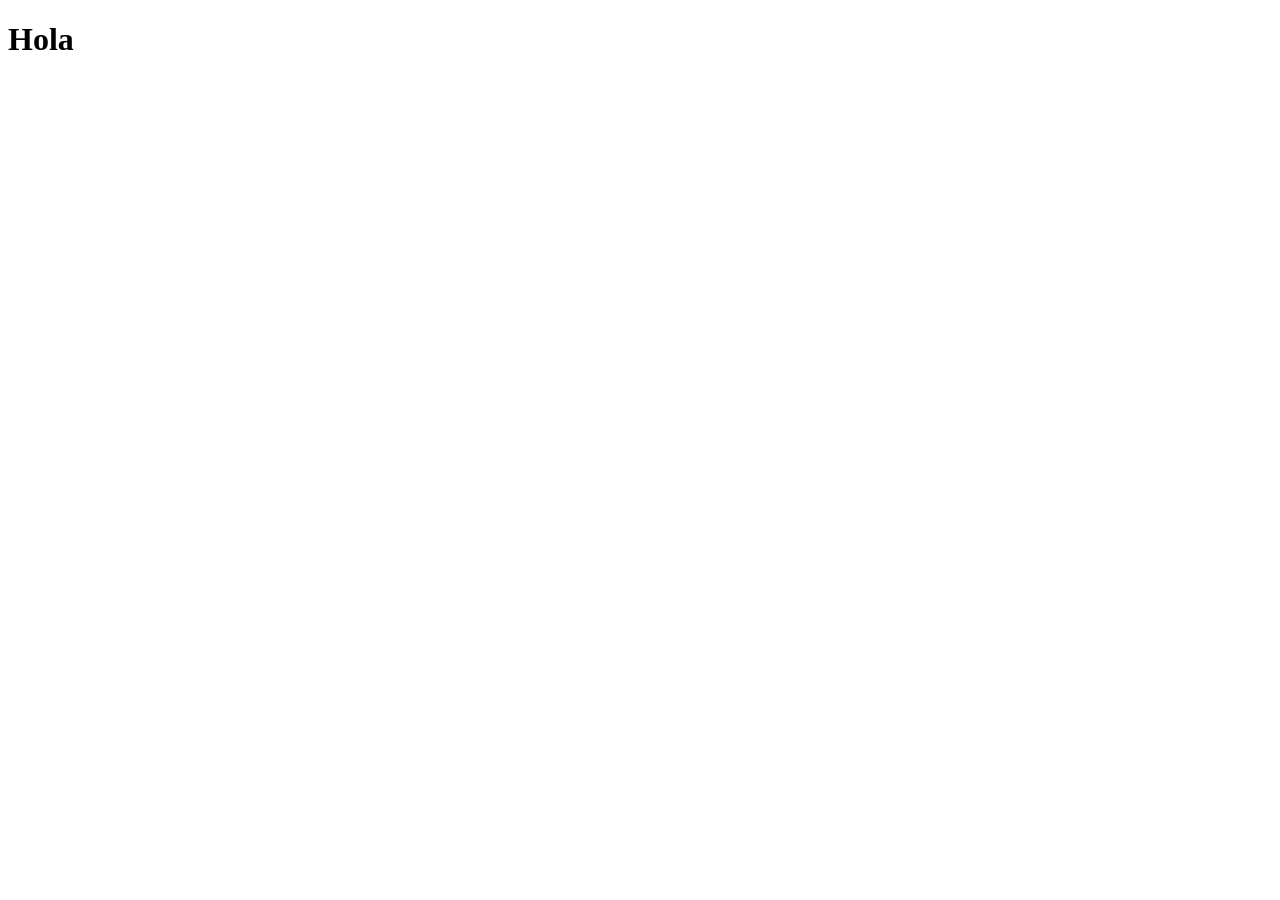
==== index.html @ b4e6e771 "Afegit" ====
<!DOCTYPE html>
<html lang="ca">
<head>
    <meta charset="UTF-8">
    <meta name="viewport" content="width=device-width, initial-scale=1.0">
    <title>Document</title>
</head>
<body>
    <h1>Hola</h1>
</body>
</html>
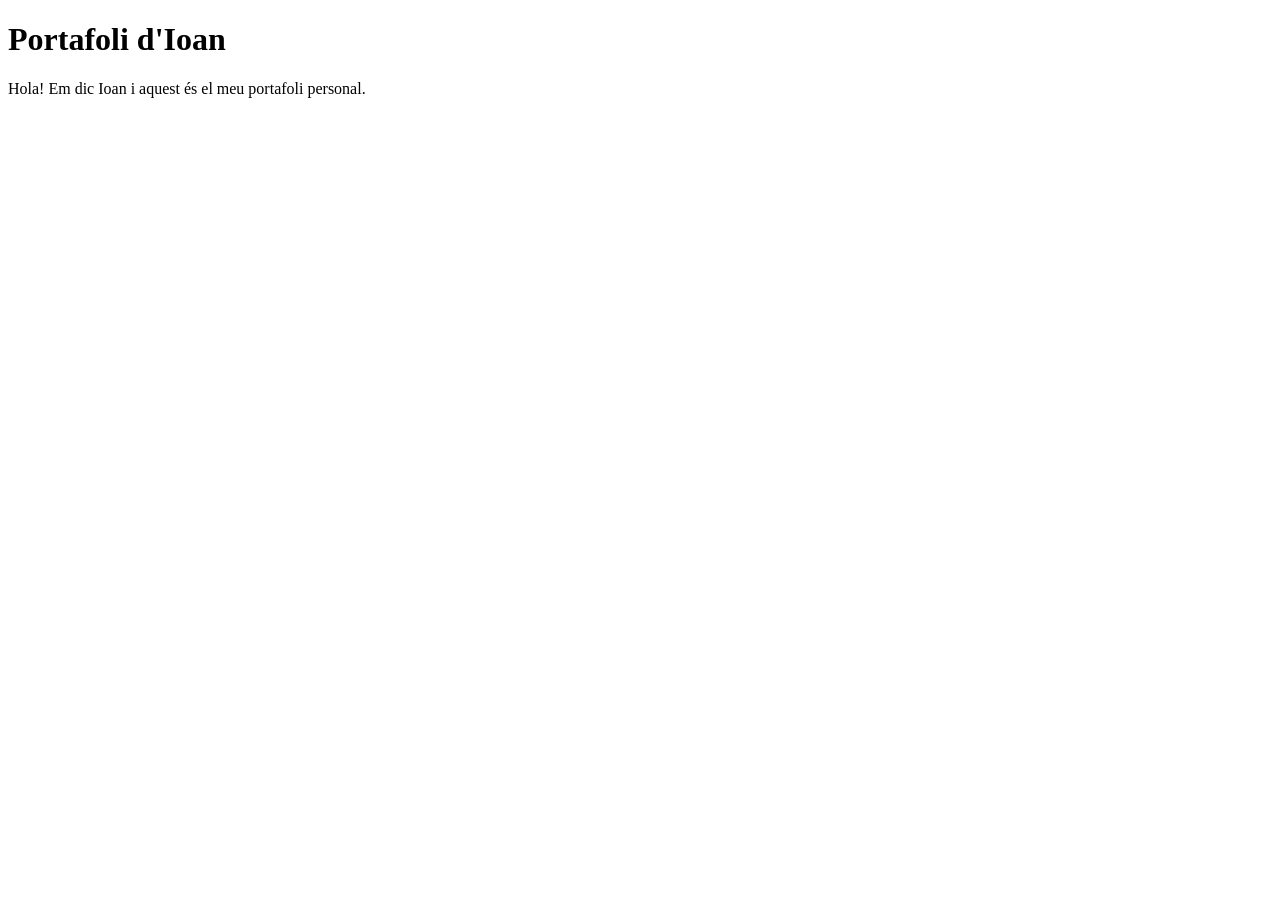
==== commit 9647dea4: "Actualizar" ====
--- a/index.html
+++ b/index.html
@@ -3,9 +3,11 @@
 <head>
     <meta charset="UTF-8">
     <meta name="viewport" content="width=device-width, initial-scale=1.0">
-    <title>Document</title>
+    <title>Portafoli</title>
+    <link rel="stylesheet" href="style.css">
 </head>
 <body>
-    <h1>Hola</h1>
+    <h1>Portafoli d'Ioan</h1>
+    <p>Hola! Em dic Ioan i aquest és el meu portafoli personal.</p>
 </body>
 </html>
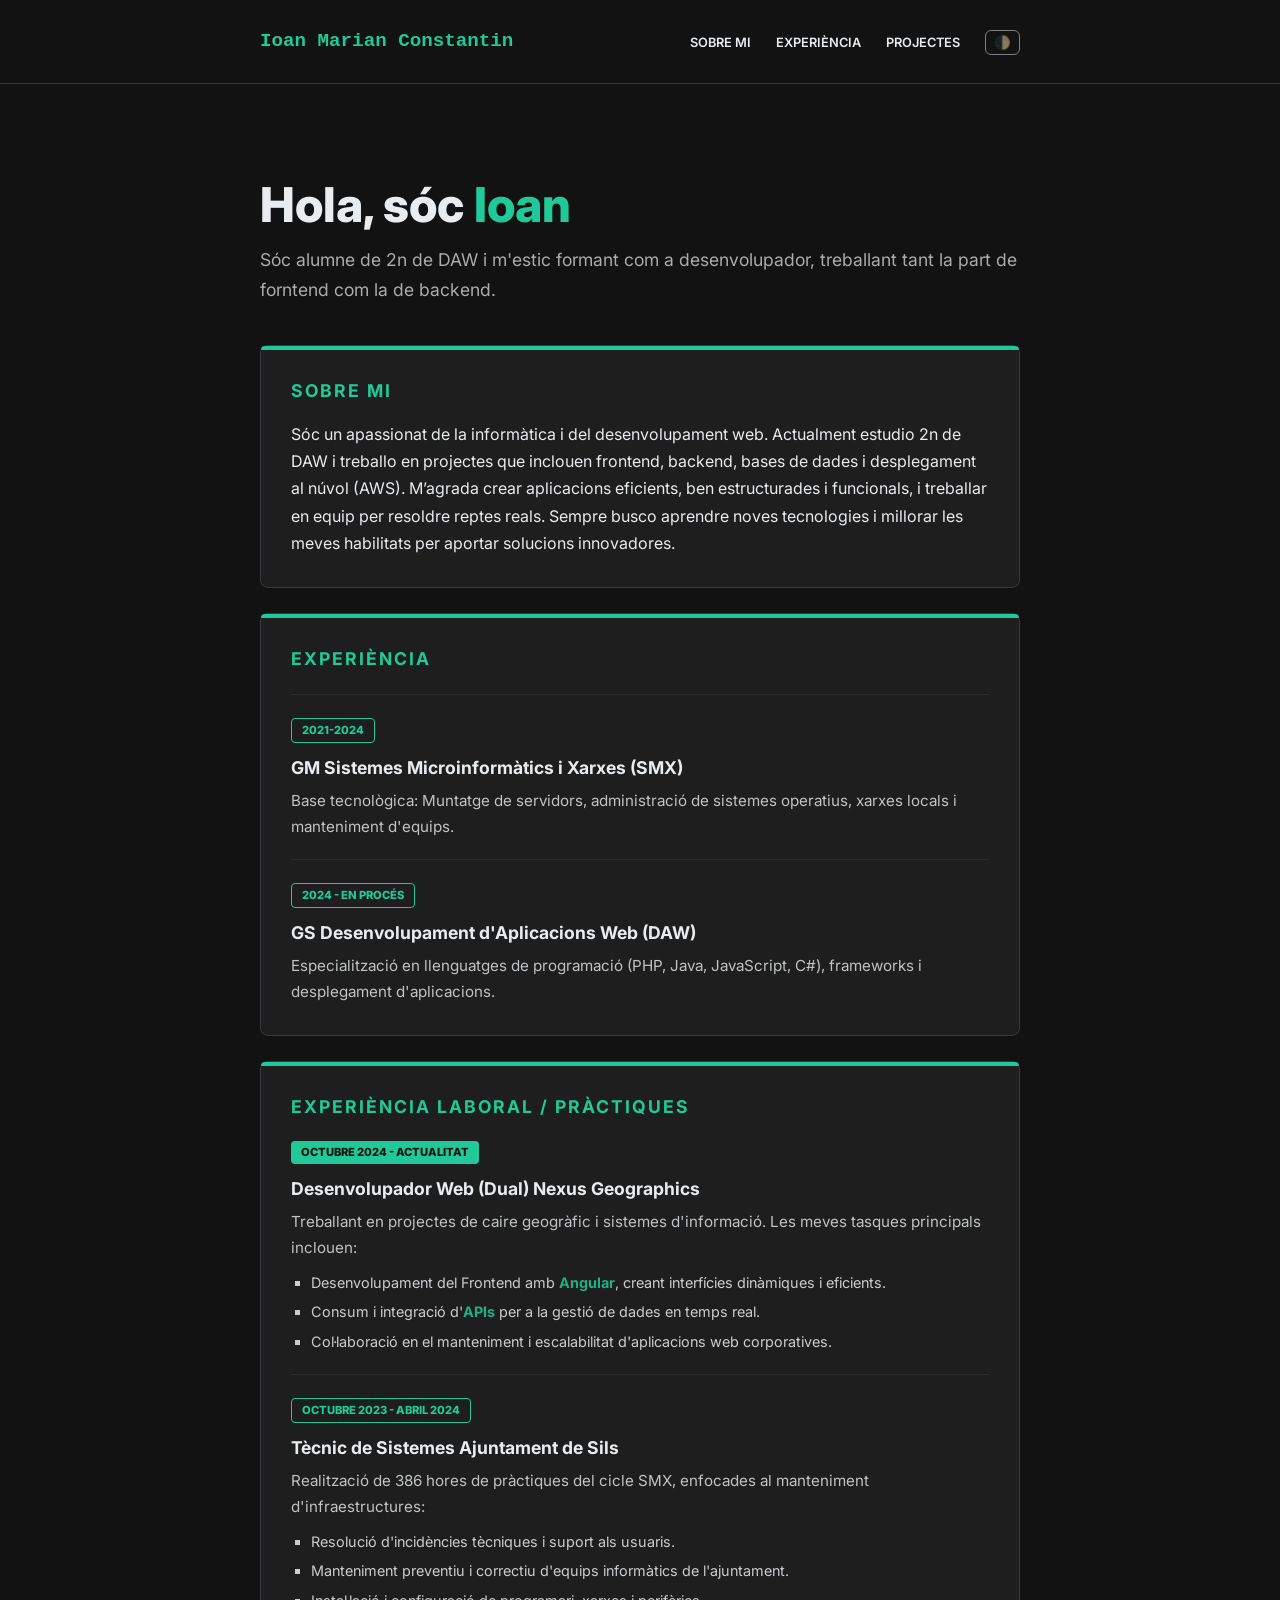
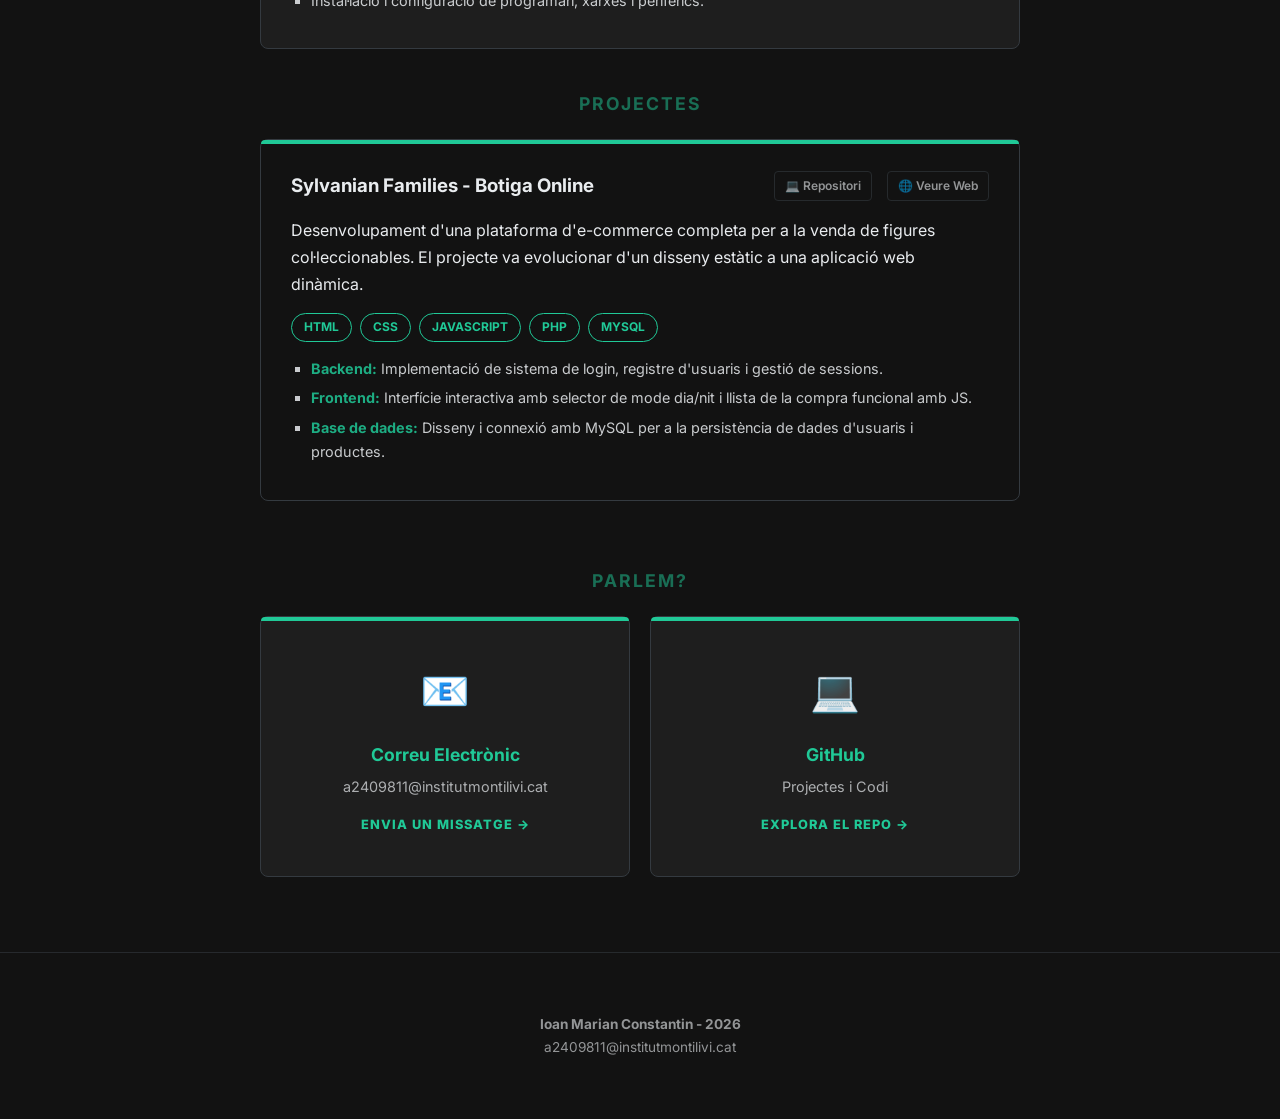
==== commit 92378ea8: "Actualizat portafoli: versió neta" ====
--- a/index.html
+++ b/index.html
@@ -1,13 +1,167 @@
 <!DOCTYPE html>
-<html lang="ca">
+<html lang="ca" data-theme="dark">
 <head>
     <meta charset="UTF-8">
     <meta name="viewport" content="width=device-width, initial-scale=1.0">
-    <title>Portafoli</title>
+    <title>Ioan | Portafoli DAW</title>
+    <link rel="preconnect" href="https://fonts.googleapis.com">
+    <link href="https://fonts.googleapis.com/css2?family=Inter:wght@400;600;800&display=swap" rel="stylesheet">
     <link rel="stylesheet" href="style.css">
 </head>
 <body>
-    <h1>Portafoli d'Ioan</h1>
-    <p>Hola! Em dic Ioan i aquest és el meu portafoli personal.</p>
+
+    <header>
+        <div class="container nav-container">
+            <div class="logo">Ioan Marian Constantin</div>
+            <nav>
+                <ul>
+                    <li><a href="#sobre-mi">Sobre mi</a></li>
+                    <li><a href="#experiencia">Experiència</a></li>
+                    <li><a href="#projectes">Projectes</a></li>
+                    <li><button id="theme-btn" class="mode-toggle">🌓</button></li>
+                </ul>
+            </nav>
+        </div>
+    </header>
+
+    <section id="hero">
+        <div class="container">
+            <h1>Hola, sóc <span>Ioan</span></h1>
+            <p>Sóc alumne de 2n de DAW i m'estic formant com a desenvolupador, treballant tant la part de forntend com la de backend.</p>
+        </div>
+    </section>
+
+    <main class="container">
+        <section id="sobre-mi" class="card bloc-destacat">
+            <div class="header-bloc">
+                <h2>Sobre mi</h2>
+            </div>
+            <p>Sóc un apassionat de la informàtica i del desenvolupament web.
+                Actualment estudio 2n de DAW i treballo en projectes que inclouen frontend, backend, bases de dades i desplegament al núvol (AWS).
+                M’agrada crear aplicacions eficients, ben estructurades i funcionals, i treballar en equip per resoldre reptes reals.
+                Sempre busco aprendre noves tecnologies i millorar les meves habilitats per aportar solucions innovadores.
+            </p>
+        </section>
+
+        <section id="experiencia" class="card bloc-destacat">
+            <div class="header-bloc">
+                <h2>Experiència</h2>
+            </div>
+
+            <hr class="separator">
+
+            <div class="exp-item">
+                <span class="tag-outline">2021-2024</span>
+                <h3>GM Sistemes Microinformàtics i Xarxes (SMX)</h3>
+                <p>Base tecnològica: Muntatge de servidors, administració de sistemes operatius, xarxes locals i manteniment d'equips.</p>
+            </div>
+
+            <hr class="separator">
+
+            <div class="exp-item">
+                <span class="tag-outline">2024 - en procés</span>
+                <h3>GS Desenvolupament d'Aplicacions Web (DAW)</h3>
+                <p>Especialització en llenguatges de programació (PHP, Java, JavaScript, C#), frameworks i desplegament d'aplicacions.</p>
+            </div>
+
+        </section>
+
+        <section id="experienciaLaboral" class="card bloc-destacat">
+            <div class="header-bloc">
+                <h2>Experiència Laboral / Pràctiques</h2>
+            </div>
+
+            <div class="exp-item">
+                <span class="tag">Octubre 2024 - Actualitat</span>
+                <h3>Desenvolupador Web (Dual) Nexus Geographics</h3>
+                <p>Treballant en projectes de caire geogràfic i sistemes d'informació. Les meves tasques principals inclouen:</p>
+                <ul class="exp-list-detall">
+                    <li>Desenvolupament del Frontend amb <strong>Angular</strong>, creant interfícies dinàmiques i eficients.</li>
+                    <li>Consum i integració d'<strong>APIs</strong> per a la gestió de dades en temps real.</li>
+                    <li>Col·laboració en el manteniment i escalabilitat d'aplicacions web corporatives.</li>
+                </ul>
+            </div>
+
+            <hr class="separator">
+
+            <div class="exp-item">
+                <span class="tag-outline">Octubre 2023 - Abril 2024</span>
+                <h3>Tècnic de Sistemes Ajuntament de Sils</h3>
+                <p>Realització de 386 hores de pràctiques del cicle SMX, enfocades al manteniment d'infraestructures:</p>
+                <ul class="exp-list-detall">
+                    <li>Resolució d'incidències tècniques i suport als usuaris.</li>
+                    <li>Manteniment preventiu i correctiu d'equips informàtics de l'ajuntament.</li>
+                    <li>Instal·lació i configuració de programari, xarxes i perifèrics.</li>
+                </ul>
+            </div>
+        </section>
+
+        <section id="projectes">
+            <h2 class="section-title">Projectes</h2>
+            <div class="project-grid">
+                
+                <div class="card bloc-destacat project-main">
+                    <div class="header-bloc">
+                        <h3>Sylvanian Families - Botiga Online</h3>
+                        <div class="contact-minibar">
+                            <a href="https://github.com/DAM-DAW-M-Optatiu/grup-a-backend-Ioan-Cons.git" target="_blank">💻 Repositori</a>
+                            <a href="SylvanianLand.html" target="_blank">🌐 Veure Web</a>
+                        </div>
+                    </div>
+                    <p>Desenvolupament d'una plataforma d'e-commerce completa per a la venda de figures col·leccionables. El projecte va evolucionar d'un disseny estàtic a una aplicació web dinàmica.</p>
+                    
+                    <div class="tech-tags">
+                        <span class="tag-tech">HTML</span>
+                        <span class="tag-tech">CSS</span>
+                        <span class="tag-tech">JavaScript</span>
+                        <span class="tag-tech">PHP</span>
+                        <span class="tag-tech">MySQL</span>
+                    </div>
+
+                    <ul class="exp-list-detall">
+                        <li><strong>Backend:</strong> Implementació de sistema de login, registre d'usuaris i gestió de sessions.</li>
+                        <li><strong>Frontend:</strong> Interfície interactiva amb selector de mode dia/nit i llista de la compra funcional amb JS.</li>
+                        <li><strong>Base de dades:</strong> Disseny i connexió amb MySQL per a la persistència de dades d'usuaris i productes.</li>
+                    </ul>
+                </div>
+            </div>
+        </section>
+    </main>
+
+    <section id="contacte" class="container">
+        <h2 class="section-title">Parlem?</h2>
+        <div class="contact-grid">
+            <a href="mailto:a2409811@institutmontilivi.cat" class="card bloc-destacat contact-card">
+                <div class="contact-icon">📧</div>
+                <h3>Correu Electrònic</h3>
+                <p>a2409811@institutmontilivi.cat</p>
+                <span class="contact-action">Envia un missatge →</span>
+            </a>
+
+            <a href="https://github.com/Ioan-Cons/ProjecteWebEstatica_Ioan_Constantin.git" target="_blank" class="card bloc-destacat contact-card">
+                <div class="contact-icon">💻</div>
+                <h3>GitHub</h3>
+                <p>Projectes i Codi</p>
+                <span class="contact-action">Explora el repo →</span>
+            </a>
+        </div>
+    </section>
+
+    <footer>
+        <div class="container">
+            <p><strong>Ioan Marian Constantin - 2026</strong></p>
+            <p>a2409811@institutmontilivi.cat</p>
+        </div>
+    </footer>
+
+    <script>
+        const btn = document.getElementById('theme-btn');
+        const html = document.documentElement;
+        btn.addEventListener('click', () => {
+            const currentTheme = html.getAttribute('data-theme');
+            const newTheme = currentTheme === 'dark' ? 'light' : 'dark';
+            html.setAttribute('data-theme', newTheme);
+        });
+    </script>
 </body>
 </html>
--- a/style.css
+++ b/style.css
@@ -0,0 +1,301 @@
+:root[data-theme="light"] {
+    --bg: #ffffff;
+    --card: #f8f9fa;
+    --text: #212529;
+    --accent: #fd7e14;
+    --border: #dee2e6;
+}
+
+:root[data-theme="dark"] {
+    --bg: #121212;
+    --card: #1e1e1e;
+    --text: #e9ecef;
+    --accent: #20c997;
+    --border: #343a40;
+}
+
+/* BASE */
+* { 
+    margin: 0; 
+    padding: 0; 
+    box-sizing: border-box; 
+    transition: 0.2s ease; 
+}
+
+body { 
+    font-family: 'Inter', sans-serif; 
+    background-color: var(--bg); color: var(--text); line-height: 1.7; 
+}
+
+.container { 
+    max-width: 800px; 
+    margin: 0 auto; 
+    padding: 0 20px; 
+}
+
+/* HEADER */
+header { 
+    padding: 25px 0; 
+    background: var(--bg); 
+    border-bottom: 1px solid var(--border); 
+    position: sticky; 
+    top: 0; z-index: 100; 
+}
+
+.nav-container { 
+    display: flex; 
+    justify-content: space-between; 
+    align-items: center; 
+}
+
+.logo { 
+    font-weight: 800; 
+    font-size: 1.2rem; 
+    color: var(--accent); 
+    font-family: monospace; 
+}
+
+nav ul { 
+    display: flex; 
+    list-style: none; 
+    gap: 25px; 
+    align-items: center; 
+}
+
+nav a { 
+    text-decoration: none; 
+    color: var(--text); 
+    font-weight: 600; 
+    font-size: 0.8rem; 
+    text-transform: uppercase; 
+}
+
+.mode-toggle { 
+    background: none; 
+    border: 1px solid var(--text); 
+    color: var(--text); cursor: pointer; 
+    padding: 4px 8px; border-radius: 
+    6px; opacity: 0.5; 
+}
+
+#hero { padding: 80px 0 40px 0; }
+#hero h1 { font-size: 3rem; font-weight: 800; }
+#hero h1 span { color: var(--accent); }
+#hero p { font-size: 1.1rem; opacity: 0.7; }
+
+.card { 
+    background: var(--card); 
+    padding: 30px; 
+    border-radius: 8px; 
+    margin-bottom: 25px; 
+    border: 1px solid var(--border); 
+    position: relative; 
+}
+
+.bloc-destacat::before { 
+    content: ""; 
+    position: absolute; 
+    top: 0; left: 0; 
+    width: 100%; height: 
+    4px; background: var(--accent); 
+    border-radius: 8px 8px 0 0; 
+}
+
+
+.header-bloc { 
+    display: flex; 
+    justify-content: space-between; 
+    align-items: center; 
+    margin-bottom: 15px; 
+    flex-wrap: wrap; gap: 10px; 
+}
+
+h2 { 
+    font-size: 1.1rem; 
+    text-transform: uppercase; 
+    letter-spacing: 2px; 
+    color: var(--accent); margin-bottom: 0; 
+}
+
+
+.contact-minibar { 
+    display: 
+    flex; gap: 15px; 
+}
+
+.contact-minibar a { 
+    text-decoration: none; 
+    color: var(--text); 
+    font-size: 0.75rem; 
+    font-weight: 600; 
+    opacity: 0.6; 
+    border: 1px solid var(--border); 
+    padding: 4px 10px; 
+    border-radius: 4px; 
+}
+
+.contact-minibar a:hover { 
+    opacity: 1; 
+    border-color: var(--accent); 
+    color: var(--accent); 
+}
+
+.contact-minibar-small { 
+    margin-top: 15px; 
+}
+
+.contact-minibar-small a { 
+    text-decoration: none; 
+    color: var(--accent); 
+    font-size: 0.8rem; 
+    font-weight: 700; 
+}
+
+/* EXPERIÈNCIA */
+.tag { 
+    display: inline-block; 
+    background: var(--accent); 
+    color: var(--bg); 
+    font-size: 0.7rem; 
+    font-weight: 800; 
+    padding: 2px 10px; 
+    border-radius: 4px; 
+    margin-bottom: 10px; 
+    text-transform: uppercase; 
+}
+
+/* PROJECTES */
+.section-title { 
+    margin: 40px 0 20px 0; 
+    font-size: 1.1rem; 
+    opacity: 0.5; 
+    text-align: center; 
+}
+.project-grid { 
+    display: grid; 
+    grid-template-columns: 1fr 1fr; gap: 20px; 
+}
+
+.separator {
+    border: 0;
+    border-top: 1px solid var(--border);
+    margin: 20px 0;
+    opacity: 0.5;
+}
+
+.tag-outline {
+    display: inline-block;
+    border: 1px solid var(--accent);
+    color: var(--accent);
+    font-size: 0.7rem;
+    font-weight: 800;
+    padding: 2px 10px;
+    border-radius: 4px;
+    margin-bottom: 10px;
+    text-transform: uppercase;
+}
+
+.exp-item h3 {
+    font-size: 1.1rem;
+    margin-bottom: 5px;
+}
+
+.exp-item p {
+    font-size: 0.95rem;
+    opacity: 0.8;
+}
+
+.exp-list-detall {
+    margin-left: 20px;
+    margin-top: 10px;
+    list-style-type: square;
+    font-size: 0.9rem;
+    opacity: 0.85;
+}
+
+.exp-list-detall li {
+    margin-bottom: 5px;
+}
+
+.exp-list-detall strong {
+    color: var(--accent);
+}
+
+.tech-tags {
+    margin: 15px 0;
+    display: flex;
+    flex-wrap: wrap;
+    gap: 8px;
+}
+
+.tag-tech {
+    background: var(--bg-sec);
+    color: var(--accent);
+    border: 1px solid var(--accent);
+    padding: 3px 12px;
+    border-radius: 15px;
+    font-size: 0.75rem;
+    font-weight: 700;
+    text-transform: uppercase;
+}
+
+.project-main {
+    grid-column: 1 / -1;
+    background: linear-gradient(to bottom right, var(--card), var(--bg-sec));
+}
+
+/* GRID DE CONTACTE */
+.contact-grid {
+    display: grid;
+    grid-template-columns: repeat(auto-fit, minmax(250px, 1fr));
+    gap: 20px;
+    margin-bottom: 50px;
+}
+
+.contact-card {
+    text-align: center;
+    text-decoration: none;
+    color: inherit;
+    display: flex;
+    flex-direction: column;
+    align-items: center;
+    justify-content: center;
+    padding: 40px 20px;
+}
+
+.contact-card:hover {
+    transform: translateY(-5px);
+    border-color: var(--accent);
+}
+
+.contact-icon {
+    font-size: 2.5rem;
+    margin-bottom: 15px;
+}
+
+.contact-card h3 {
+    font-size: 1.1rem;
+    margin-bottom: 5px;
+    color: var(--accent);
+}
+
+.contact-card p {
+    font-size: 0.9rem;
+    opacity: 0.7;
+    margin-bottom: 15px;
+}
+
+.contact-action {
+    font-size: 0.8rem;
+    font-weight: 800;
+    text-transform: uppercase;
+    color: var(--accent);
+    letter-spacing: 1px;
+}
+
+footer { text-align: center; padding: 60px 0; opacity: 0.6; font-size: 0.85rem; border-top: 1px solid var(--border); margin-top: 40px; }
+
+@media (max-width: 600px) {
+    .header-bloc { flex-direction: column; align-items: flex-start; }
+    .project-grid { grid-template-columns: 1fr; }
+}
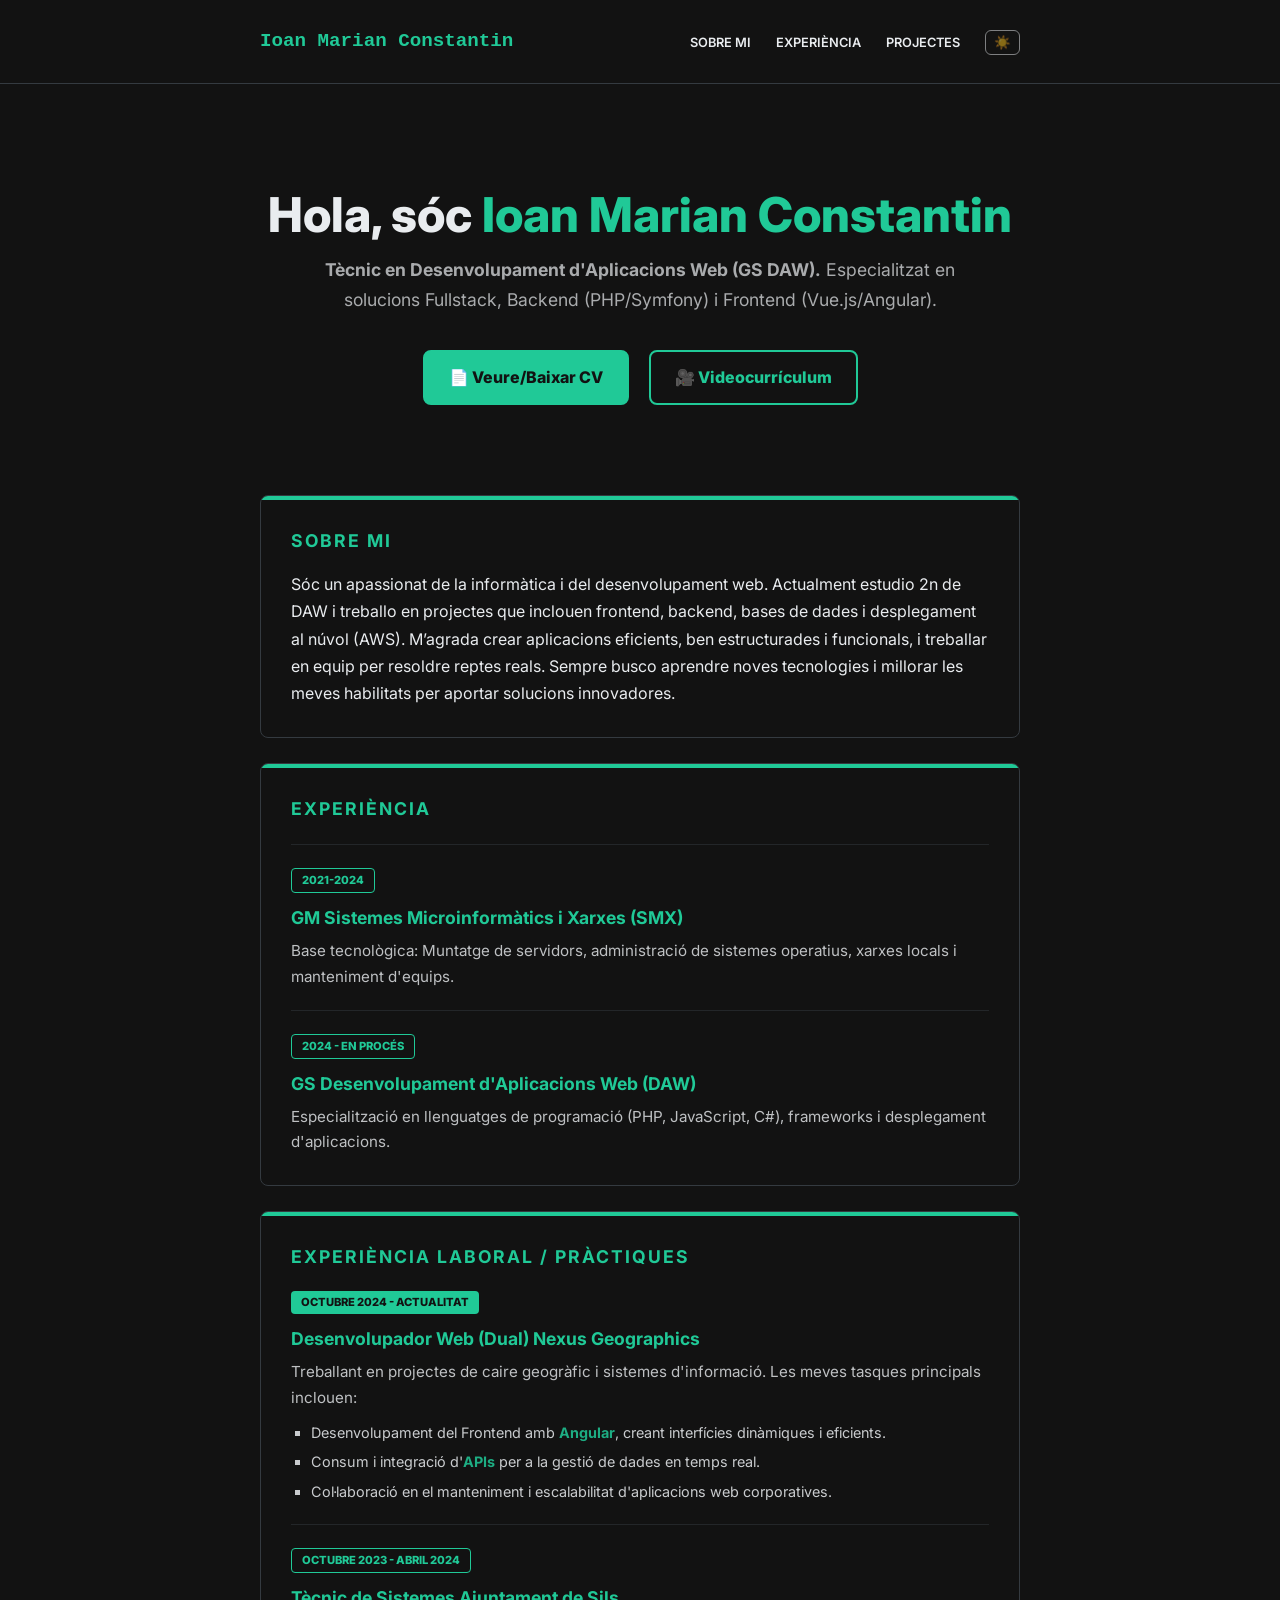
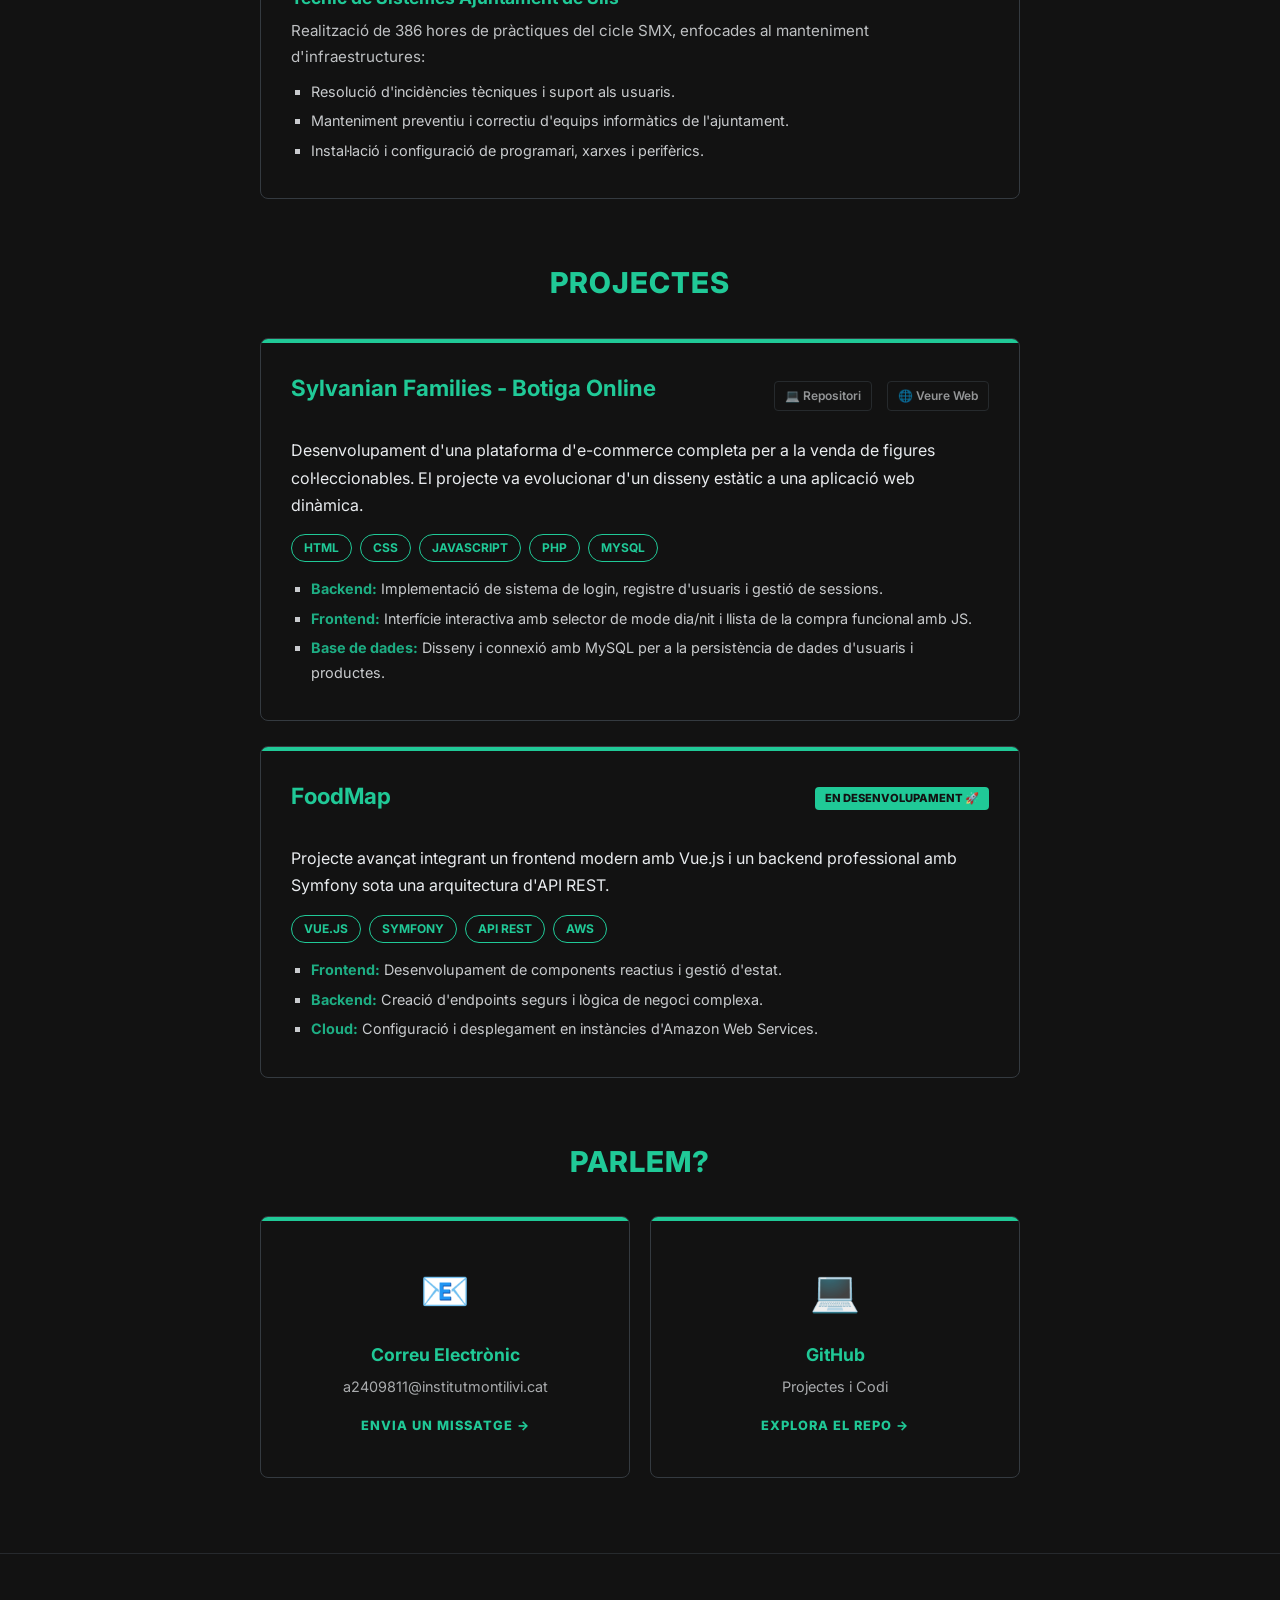
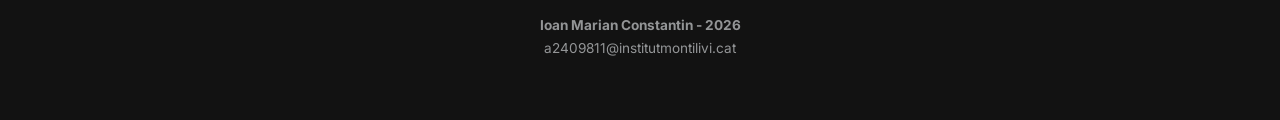
==== commit 9d34d19d: "Afegit el PDF del CV i configurada la descàrrega" ====
--- a/index.html
+++ b/index.html
@@ -25,10 +25,16 @@
     </header>
 
     <section id="hero">
-        <div class="container">
-            <h1>Hola, sóc <span>Ioan</span></h1>
-            <p>Sóc alumne de 2n de DAW i m'estic formant com a desenvolupador, treballant tant la part de forntend com la de backend.</p>
-        </div>
+    <div class="container hero-flex">
+        <div class="hero-text">
+            <h1>Hola, sóc <span>Ioan Marian Constantin</span></h1>
+            <p><strong>Tècnic en Desenvolupament d'Aplicacions Web (GS DAW).</strong> Especialitzat en solucions Fullstack, Backend (PHP/Symfony) i Frontend (Vue.js/Angular).</p>
+            <div class="hero-cta">
+                <a href="CV_Ioan_Constantin.pdf" target="_blank" class="btn-primary">📄 Veure/Baixar CV</a>
+                <a href="video.html" class="btn-secondary">🎥 Videocurrículum</a>
+            </div>  
+        </div>
+    </div>
     </section>
 
     <main class="container">
@@ -61,7 +67,7 @@
             <div class="exp-item">
                 <span class="tag-outline">2024 - en procés</span>
                 <h3>GS Desenvolupament d'Aplicacions Web (DAW)</h3>
-                <p>Especialització en llenguatges de programació (PHP, Java, JavaScript, C#), frameworks i desplegament d'aplicacions.</p>
+                <p>Especialització en llenguatges de programació (PHP, JavaScript, C#), frameworks i desplegament d'aplicacions.</p>
             </div>
 
         </section>
@@ -104,8 +110,8 @@
                     <div class="header-bloc">
                         <h3>Sylvanian Families - Botiga Online</h3>
                         <div class="contact-minibar">
-                            <a href="https://github.com/DAM-DAW-M-Optatiu/grup-a-backend-Ioan-Cons.git" target="_blank">💻 Repositori</a>
-                            <a href="SylvanianLand.html" target="_blank">🌐 Veure Web</a>
+                            <a href="https://github.com/DAM-DAW-M-Optatiu/grup-a-web-estatica-Ioan-Cons" target="_blank">💻 Repositori</a>
+                            <a href="https://grup-a-web-estatica-ioan-cons.vercel.app/" target="_blank">🌐 Veure Web</a>
                         </div>
                     </div>
                     <p>Desenvolupament d'una plataforma d'e-commerce completa per a la venda de figures col·leccionables. El projecte va evolucionar d'un disseny estàtic a una aplicació web dinàmica.</p>
@@ -125,6 +131,28 @@
                     </ul>
                 </div>
             </div>
+
+            <div class="card bloc-destacat project-main">
+                <div class="header-bloc">
+                    <h3>FoodMap</h3>
+                    <span class="tag">En desenvolupament 🚀</span>
+                </div>
+                <p>Projecte avançat integrant un frontend modern amb Vue.js i un backend professional amb Symfony sota una arquitectura d'API REST.</p>
+                
+                <div class="tech-tags">
+                    <span class="tag-tech">Vue.js</span>
+                    <span class="tag-tech">Symfony</span>
+                    <span class="tag-tech">API REST</span>
+                    <span class="tag-tech">AWS</span>
+                </div>
+
+                <ul class="exp-list-detall">
+                    <li><strong>Frontend:</strong> Desenvolupament de components reactius i gestió d'estat.</li>
+                    <li><strong>Backend:</strong> Creació d'endpoints segurs i lògica de negoci complexa.</li>
+                    <li><strong>Cloud:</strong> Configuració i desplegament en instàncies d'Amazon Web Services.</li>
+                </ul>
+            </div>
+
         </section>
     </main>
 
@@ -157,11 +185,23 @@
     <script>
         const btn = document.getElementById('theme-btn');
         const html = document.documentElement;
-        btn.addEventListener('click', () => {
-            const currentTheme = html.getAttribute('data-theme');
-            const newTheme = currentTheme === 'dark' ? 'light' : 'dark';
-            html.setAttribute('data-theme', newTheme);
-        });
+
+        // 1. Carregar el tema guardat quan s'obre la pàgina
+        const savedTheme = localStorage.getItem('theme') || 'dark';
+        html.setAttribute('data-theme', savedTheme);
+        if(btn) btn.innerHTML = savedTheme === 'dark' ? '☀️' : '🌙';
+
+        // 2. Escoltador per al botó (només si el botó existeix a la pàgina)
+        if(btn) {
+            btn.addEventListener('click', () => {
+                const currentTheme = html.getAttribute('data-theme');
+                const newTheme = currentTheme === 'dark' ? 'light' : 'dark';
+                
+                html.setAttribute('data-theme', newTheme);
+                localStorage.setItem('theme', newTheme); // Guarda la tria
+                btn.innerHTML = newTheme === 'dark' ? '☀️' : '🌙';
+            });
+        }
     </script>
 </body>
 </html>
--- a/style.css
+++ b/style.css
@@ -5,10 +5,9 @@
     --accent: #fd7e14;
     --border: #dee2e6;
 }
-
 :root[data-theme="dark"] {
     --bg: #121212;
-    --card: #1e1e1e;
+    --card: #121212;  /* ABANS era #1e1e1e, ara és igual al fons (negre) */
     --text: #e9ecef;
     --accent: #20c997;
     --border: #343a40;
@@ -78,18 +77,30 @@
     6px; opacity: 0.5; 
 }
 
-#hero { padding: 80px 0 40px 0; }
+#hero {
+    padding: 30px 0 30px 0;
+    display: flex;
+    flex-direction: column;
+    align-items: center; /* Centra tot el contingut del hero verticalment */
+    text-align: center;  /* Centra el títol i el paràgraf */
+}
 #hero h1 { font-size: 3rem; font-weight: 800; }
 #hero h1 span { color: var(--accent); }
-#hero p { font-size: 1.1rem; opacity: 0.7; }
+#hero p { 
+    font-size: 1.1rem; 
+    opacity: 0.7; 
+    margin: 0 auto 30px auto; /* Centra el bloc del paràgraf i dóna espai inferior */
+    max-width: 700px;         /* Limita l'amplada perquè la lectura sigui més còmoda */
+}
 
 .card { 
-    background: var(--card); 
+    background: var(--card); /* Aquí agafa el gris #1e1e1e */
     padding: 30px; 
     border-radius: 8px; 
     margin-bottom: 25px; 
     border: 1px solid var(--border); 
     position: relative; 
+    overflow: hidden; /* Perquè la línia verda no surti del radi */
 }
 
 .bloc-destacat::before { 
@@ -166,14 +177,30 @@
 
 /* PROJECTES */
 .section-title { 
-    margin: 40px 0 20px 0; 
-    font-size: 1.1rem; 
-    opacity: 0.5; 
+    margin: 60px 0 30px 0; 
+    font-size: 1.8rem;       /* Més gran per marcar bé l'inici de secció */
+    font-weight: 800;
+    color: var(--accent);    /* El color verd/taronja destaca molt més */
     text-align: center; 
-}
+    text-transform: uppercase;
+    letter-spacing: 1px;     /* Reduïm l'espaiat perquè es llegeixi millor */
+}
+
+.card h3 {
+    font-size: 1.4rem;
+    margin-bottom: 15px;
+    color: var(--accent);
+}
+
+.project-main {
+    grid-column: 1 / -1; /* Si vols que el primer projecte ocupi tota la fila */
+    background: var(--card); /* Força el mateix gris que la resta */
+}
+
 .project-grid { 
     display: grid; 
-    grid-template-columns: 1fr 1fr; gap: 20px; 
+    grid-template-columns: 1fr 1fr; 
+    gap: 20px;
 }
 
 .separator {
@@ -298,4 +325,122 @@
 @media (max-width: 600px) {
     .header-bloc { flex-direction: column; align-items: flex-start; }
     .project-grid { grid-template-columns: 1fr; }
+}
+
+.header-bloc {
+    display: flex;
+    justify-content: space-between; /* Això separa el títol dels botons */
+    align-items: center;
+    margin-bottom: 15px;
+}
+
+.header-actions {
+    display: flex;
+    gap: 10px; /* Espai entre el botó i la etiqueta */
+    align-items: center;
+}
+
+/* Opcional: Perquè el botó de Veure Web no sembli un text simple */
+.btn-veure-web {
+    padding: 5px 12px;
+    background: rgba(255, 255, 255, 0.1); /* Un fons suau */
+    border: 1px solid #444;
+    border-radius: 6px;
+    text-decoration: none;
+    color: white;
+    font-size: 0.9em;
+    transition: 0.3s;
+}
+
+.btn-veure-web:hover {
+    background: rgba(255, 255, 255, 0.2);
+    border-color: #00ff88; /* Color verd de la teva temàtica */
+}
+
+/* Layout del Hero */
+.hero-flex {
+    display: flex;
+    align-items: center;
+    justify-content: space-between;
+    gap: 40px;
+    padding: 60px 0;
+}
+
+.hero-text {
+    flex: 1;
+}
+
+/* Foto tipus DNI */
+.profile-pic {
+    width: 220px;
+    height: 220px;
+    border-radius: 12px; /* Queda més modern que circular per a un portafoli de programador */
+    border: 3px solid #00ff88;
+    object-fit: cover;
+    box-shadow: 0 10px 30px rgba(0, 0, 0, 0.5);
+}
+
+/* Contenedor de botons */
+.hero-cta {
+    margin-top: 35px;
+    display: flex;
+    gap: 20px;
+    justify-content: center; /* Assegura que els botons estiguin al centre */
+    width: 100%;
+}
+
+/* Botó Descarregar CV (Verd ple) */
+.btn-primary {
+    background: var(--accent);      /* Farà servir Taronja en Light i Verd en Dark */
+    color: var(--bg);               /* El text serà del color del fons per contrastar */
+    padding: 12px 24px;
+    border-radius: 8px;
+    font-weight: 800;
+    text-decoration: none;
+    transition: 0.3s ease;
+    border: 2px solid var(--accent);
+    display: inline-block;          /* Perquè el padding funcioni bé */
+}
+
+.btn-primary:hover {
+    background: transparent;
+    color: var(--accent);
+}
+
+/* Botó Videocurrículum (Només vora) */
+.btn-secondary {
+    background: transparent;
+    color: var(--accent);           /* El text serà Taronja en Light i Verd en Dark */
+    padding: 12px 24px;
+    border-radius: 8px;
+    font-weight: 800;
+    text-decoration: none;
+    border: 2px solid var(--accent);
+    transition: 0.3s ease;
+    display: inline-block;
+}
+
+.btn-secondary:hover {
+    background: var(--accent);
+    color: var(--bg);
+    transform: translateY(-2px);
+}
+
+/* Contenidor de Vídeo */
+.video-container {
+    margin-top: 20px;
+    border-radius: 15px;
+    overflow: hidden;
+    border: 1px solid #333;
+}
+
+/* Adaptació per a mòbils */
+@media (max-width: 768px) {
+    .hero-flex {
+        flex-direction: column-reverse;
+        text-align: center;
+    }
+    .hero-cta {
+        justify-content: center;
+    }
 }
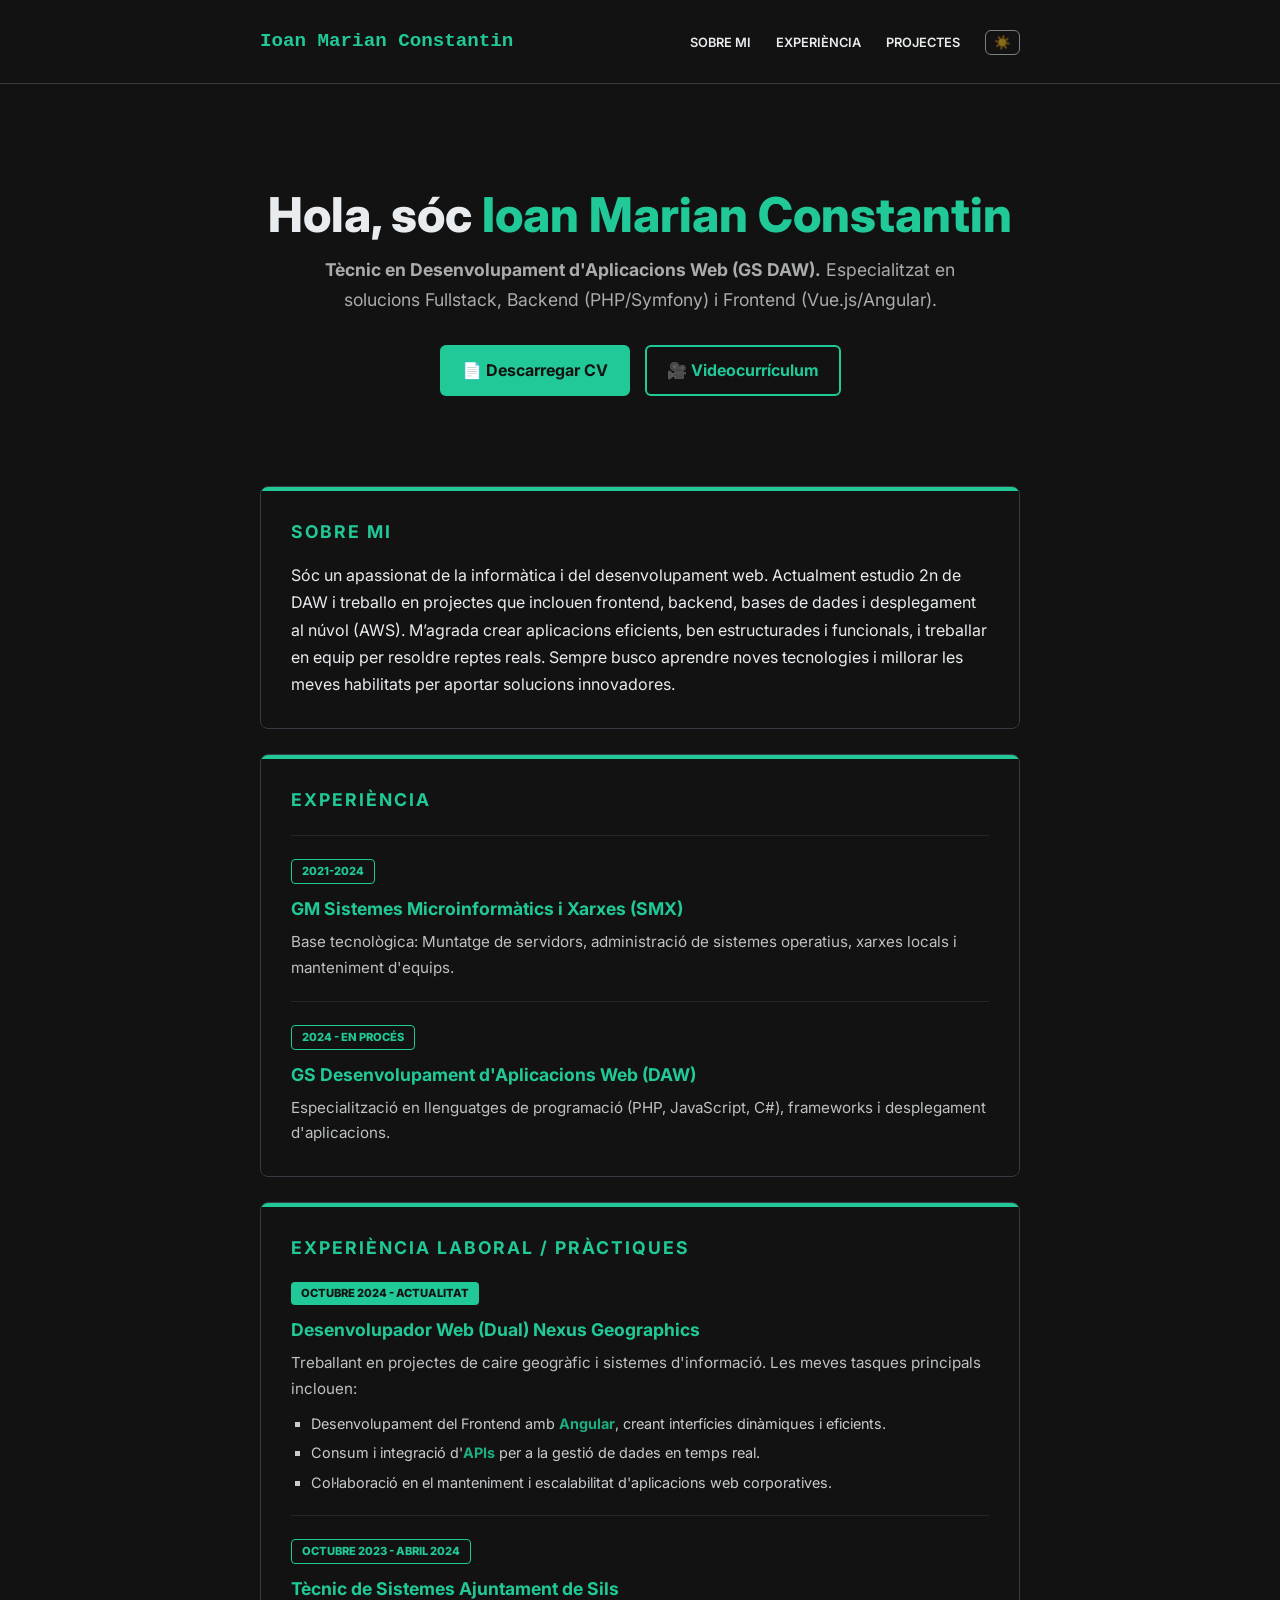
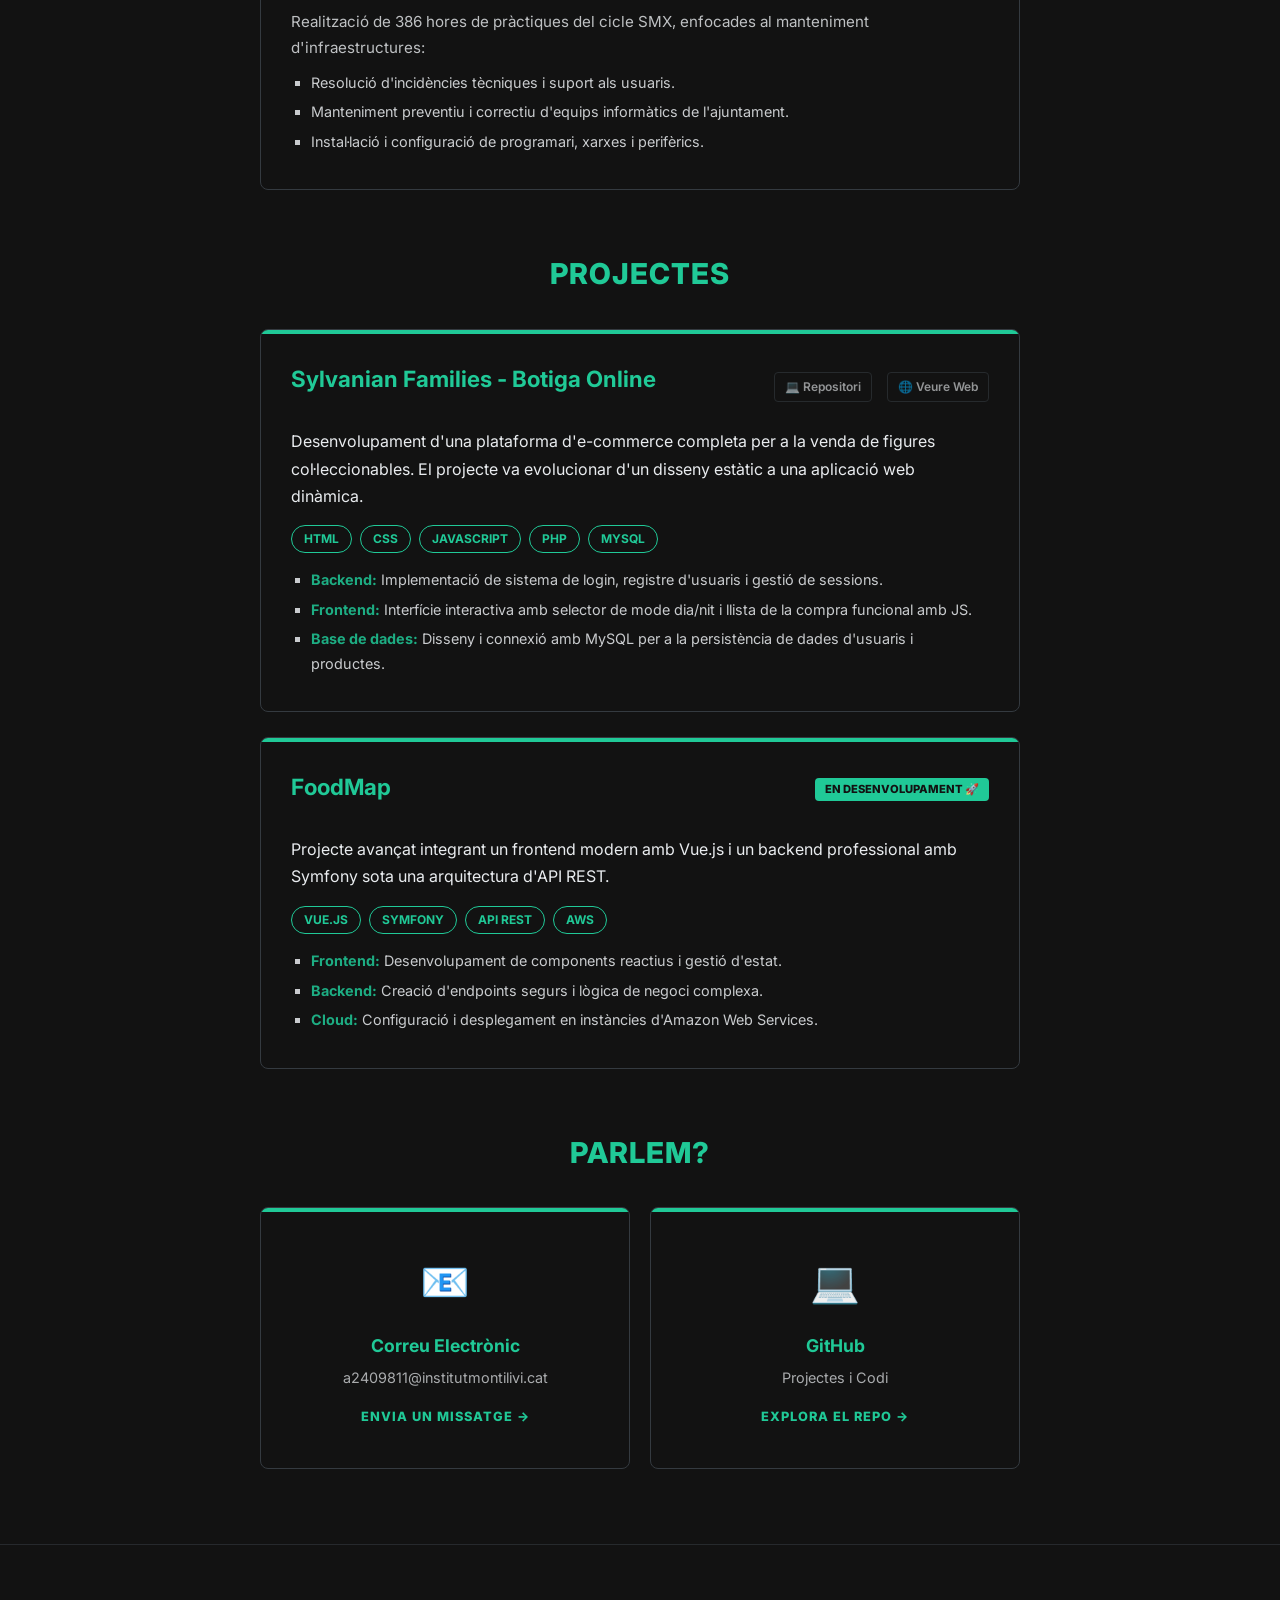
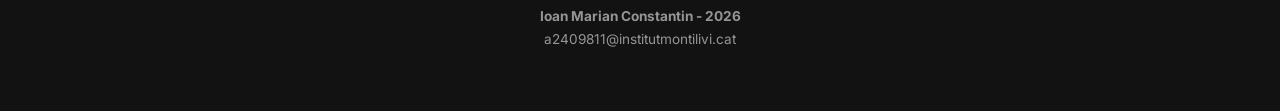
==== commit 77212699: "Codi net" ====
--- a/index.html
+++ b/index.html
@@ -30,7 +30,7 @@
             <h1>Hola, sóc <span>Ioan Marian Constantin</span></h1>
             <p><strong>Tècnic en Desenvolupament d'Aplicacions Web (GS DAW).</strong> Especialitzat en solucions Fullstack, Backend (PHP/Symfony) i Frontend (Vue.js/Angular).</p>
             <div class="hero-cta">
-                <a href="CV_Ioan_Constantin.pdf" target="_blank" class="btn-primary">📄 Veure/Baixar CV</a>
+                <a href="CV_Ioan_Constantin.pdf" class="btn-primary" download>📄 Descarregar CV</a>
                 <a href="video.html" class="btn-secondary">🎥 Videocurrículum</a>
             </div>  
         </div>
--- a/style.css
+++ b/style.css
@@ -7,7 +7,7 @@
 }
 :root[data-theme="dark"] {
     --bg: #121212;
-    --card: #121212;  /* ABANS era #1e1e1e, ara és igual al fons (negre) */
+    --card: #121212;
     --text: #e9ecef;
     --accent: #20c997;
     --border: #343a40;
@@ -81,26 +81,26 @@
     padding: 30px 0 30px 0;
     display: flex;
     flex-direction: column;
-    align-items: center; /* Centra tot el contingut del hero verticalment */
-    text-align: center;  /* Centra el títol i el paràgraf */
+    align-items: center;
+    text-align: center;
 }
 #hero h1 { font-size: 3rem; font-weight: 800; }
 #hero h1 span { color: var(--accent); }
 #hero p { 
     font-size: 1.1rem; 
     opacity: 0.7; 
-    margin: 0 auto 30px auto; /* Centra el bloc del paràgraf i dóna espai inferior */
-    max-width: 700px;         /* Limita l'amplada perquè la lectura sigui més còmoda */
+    margin: 0 auto 30px auto;
+    max-width: 700px;
 }
 
 .card { 
-    background: var(--card); /* Aquí agafa el gris #1e1e1e */
+    background: var(--card);
     padding: 30px; 
     border-radius: 8px; 
     margin-bottom: 25px; 
     border: 1px solid var(--border); 
     position: relative; 
-    overflow: hidden; /* Perquè la línia verda no surti del radi */
+    overflow: hidden;
 }
 
 .bloc-destacat::before { 
@@ -178,12 +178,12 @@
 /* PROJECTES */
 .section-title { 
     margin: 60px 0 30px 0; 
-    font-size: 1.8rem;       /* Més gran per marcar bé l'inici de secció */
+    font-size: 1.8rem;
     font-weight: 800;
-    color: var(--accent);    /* El color verd/taronja destaca molt més */
+    color: var(--accent);
     text-align: center; 
     text-transform: uppercase;
-    letter-spacing: 1px;     /* Reduïm l'espaiat perquè es llegeixi millor */
+    letter-spacing: 1px;
 }
 
 .card h3 {
@@ -193,8 +193,8 @@
 }
 
 .project-main {
-    grid-column: 1 / -1; /* Si vols que el primer projecte ocupi tota la fila */
-    background: var(--card); /* Força el mateix gris que la resta */
+    grid-column: 1 / -1;
+    background: var(--card);
 }
 
 .project-grid { 
@@ -329,21 +329,21 @@
 
 .header-bloc {
     display: flex;
-    justify-content: space-between; /* Això separa el títol dels botons */
+    justify-content: space-between;
     align-items: center;
     margin-bottom: 15px;
 }
 
 .header-actions {
     display: flex;
-    gap: 10px; /* Espai entre el botó i la etiqueta */
+    gap: 10px;
     align-items: center;
 }
 
-/* Opcional: Perquè el botó de Veure Web no sembli un text simple */
+
 .btn-veure-web {
     padding: 5px 12px;
-    background: rgba(255, 255, 255, 0.1); /* Un fons suau */
+    background: rgba(255, 255, 255, 0.1); 
     border: 1px solid #444;
     border-radius: 6px;
     text-decoration: none;
@@ -354,7 +354,7 @@
 
 .btn-veure-web:hover {
     background: rgba(255, 255, 255, 0.2);
-    border-color: #00ff88; /* Color verd de la teva temàtica */
+    border-color: #00ff88;
 }
 
 /* Layout del Hero */
@@ -374,7 +374,7 @@
 .profile-pic {
     width: 220px;
     height: 220px;
-    border-radius: 12px; /* Queda més modern que circular per a un portafoli de programador */
+    border-radius: 12px;
     border: 3px solid #00ff88;
     object-fit: cover;
     box-shadow: 0 10px 30px rgba(0, 0, 0, 0.5);
@@ -385,21 +385,21 @@
     margin-top: 35px;
     display: flex;
     gap: 20px;
-    justify-content: center; /* Assegura que els botons estiguin al centre */
+    justify-content: center;
     width: 100%;
 }
 
 /* Botó Descarregar CV (Verd ple) */
 .btn-primary {
-    background: var(--accent);      /* Farà servir Taronja en Light i Verd en Dark */
-    color: var(--bg);               /* El text serà del color del fons per contrastar */
+    background: var(--accent);
+    color: var(--bg);
     padding: 12px 24px;
     border-radius: 8px;
     font-weight: 800;
     text-decoration: none;
     transition: 0.3s ease;
     border: 2px solid var(--accent);
-    display: inline-block;          /* Perquè el padding funcioni bé */
+    display: inline-block;
 }
 
 .btn-primary:hover {
@@ -407,10 +407,9 @@
     color: var(--accent);
 }
 
-/* Botó Videocurrículum (Només vora) */
 .btn-secondary {
     background: transparent;
-    color: var(--accent);           /* El text serà Taronja en Light i Verd en Dark */
+    color: var(--accent);
     padding: 12px 24px;
     border-radius: 8px;
     font-weight: 800;
@@ -443,4 +442,36 @@
     .hero-cta {
         justify-content: center;
     }
+}
+
+.card, .bloc-destacat, .project-main, .contact-card {
+    background-color: #121212 !important; /* Negre total */
+    background-image: none !important;    /* Fora gradients */
+    border: 1px solid #343a40 !important; /* Vora fina gris */
+}
+
+/* 2. ARREGLAR ELS BOTONS DEL HERO (que ara es veuen liles i petits) */
+.hero-cta {
+    display: flex;
+    gap: 15px;
+    margin-top: 25px;
+}
+
+.btn-primary, .btn-secondary {
+    text-decoration: none !important;
+    padding: 10px 20px;
+    border-radius: 6px;
+    font-weight: 700;
+    display: inline-block;
+}
+
+.btn-primary {
+    background-color: #20c997 !important; /* Verd */
+    color: #121212 !important;            /* Text negre */
+}
+
+.btn-secondary {
+    background-color: transparent !important;
+    color: #20c997 !important;            /* Text verd */
+    border: 2px solid #20c997 !important;
 }
